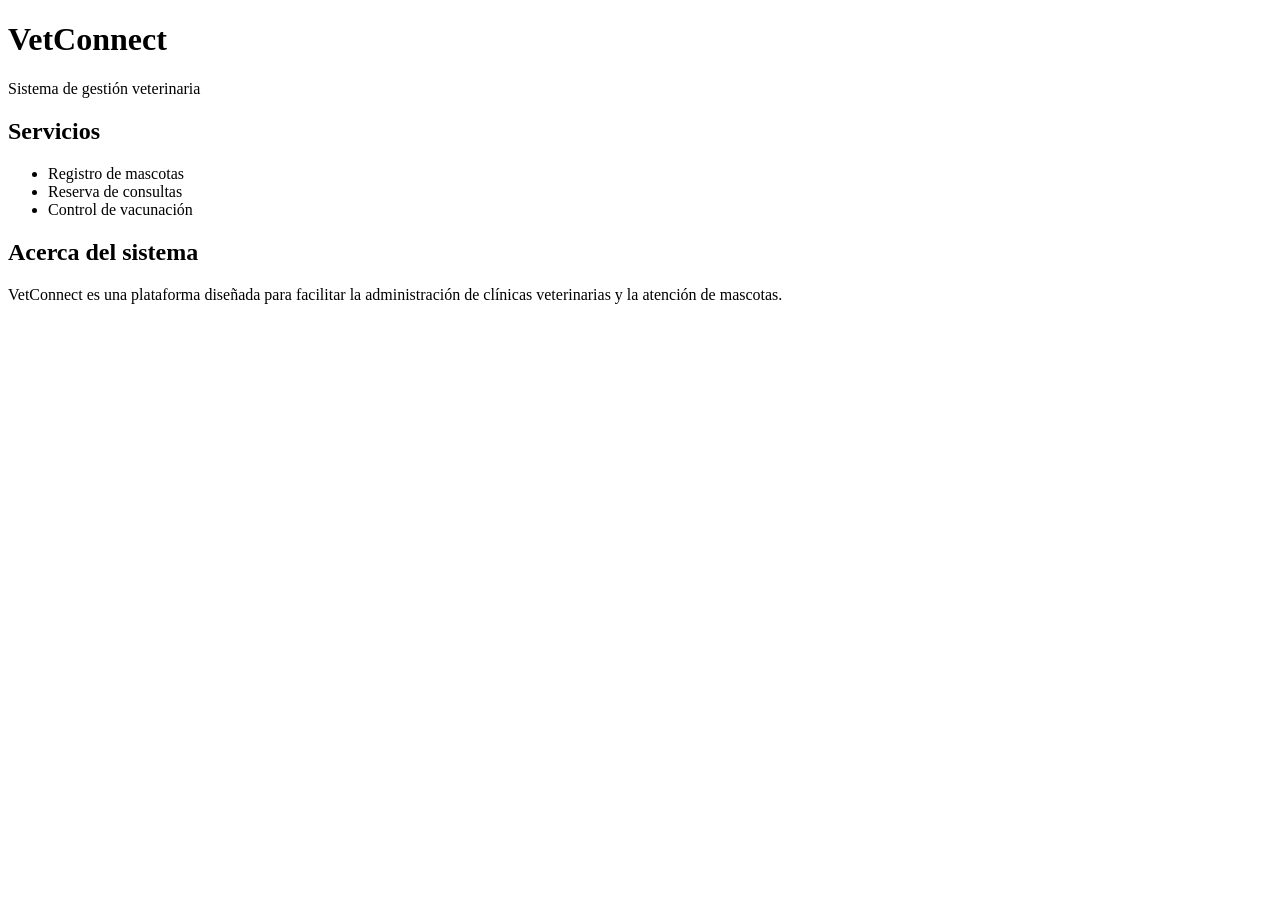
==== index.html @ b1e08ea2 "Primero bloque semana 2 finalizado" ====
<!DOCTYPE html>
<html lang="es">
<head>
    <meta charset="UTF-8">
    <meta name="viewport" content="width=device-width, initial-scale=1.0">
    <title>VetConnect</title>
</head>

<body>

    <h1>VetConnect</h1>

    <p>Sistema de gestión veterinaria</p>

    <h2>Servicios</h2>

    <ul>
        <li>Registro de mascotas</li>
        <li>Reserva de consultas</li>
        <li>Control de vacunación</li>

    </ul>

    <h2>Acerca del sistema</h2>
    <p>VetConnect es una plataforma diseñada para facilitar la administración de clínicas veterinarias y la atención de mascotas.</p>


</body>
</html>
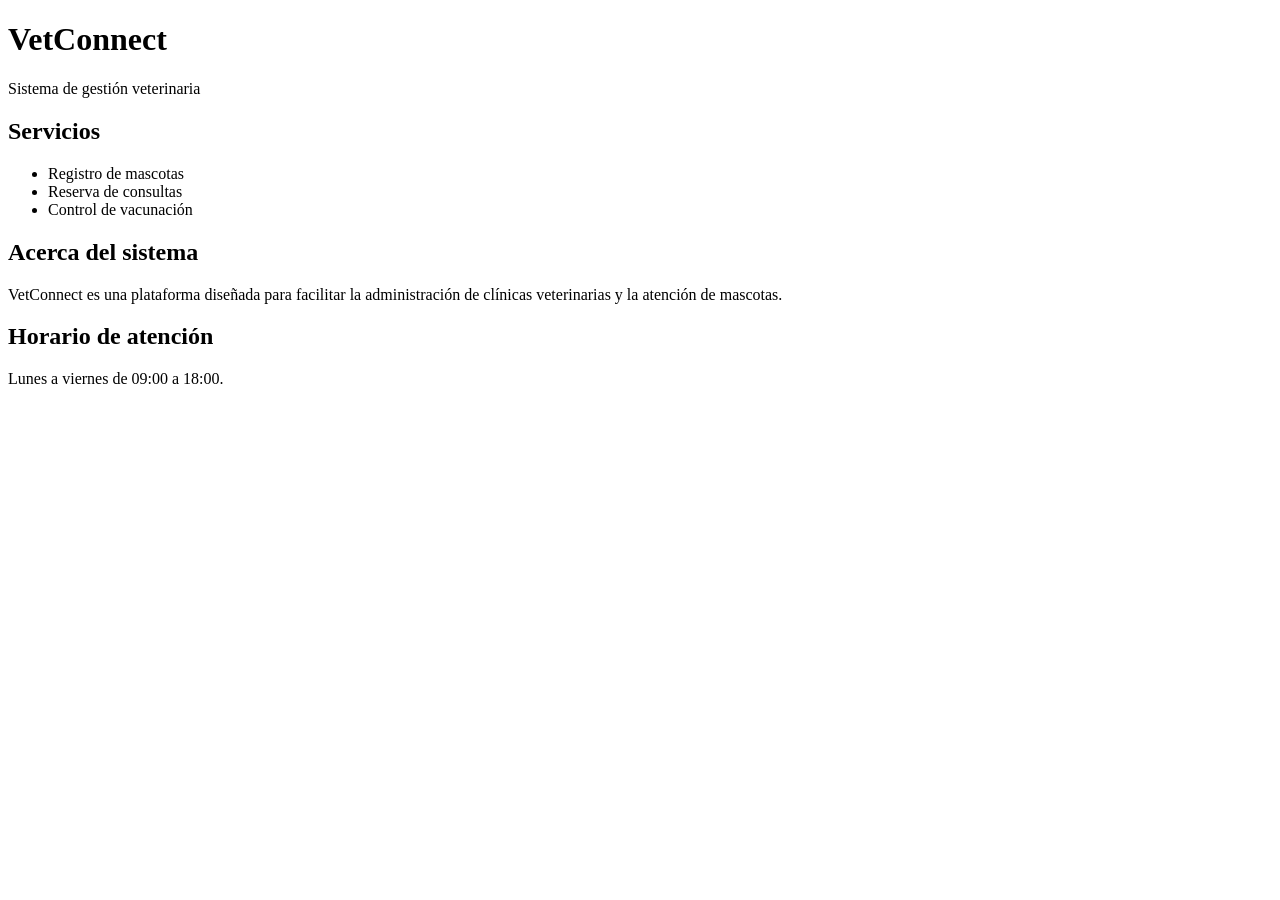
==== commit 8324c62b: "Se gargeó horario de atención" ====
--- a/index.html
+++ b/index.html
@@ -24,6 +24,13 @@
     <h2>Acerca del sistema</h2>
     <p>VetConnect es una plataforma diseñada para facilitar la administración de clínicas veterinarias y la atención de mascotas.</p>
 
+<section>
+    <h2>Horario de atención</h2>
+
+    <p>
+        Lunes a viernes de 09:00 a 18:00.
+    </p>
+</section>
 
 </body>
 </html>
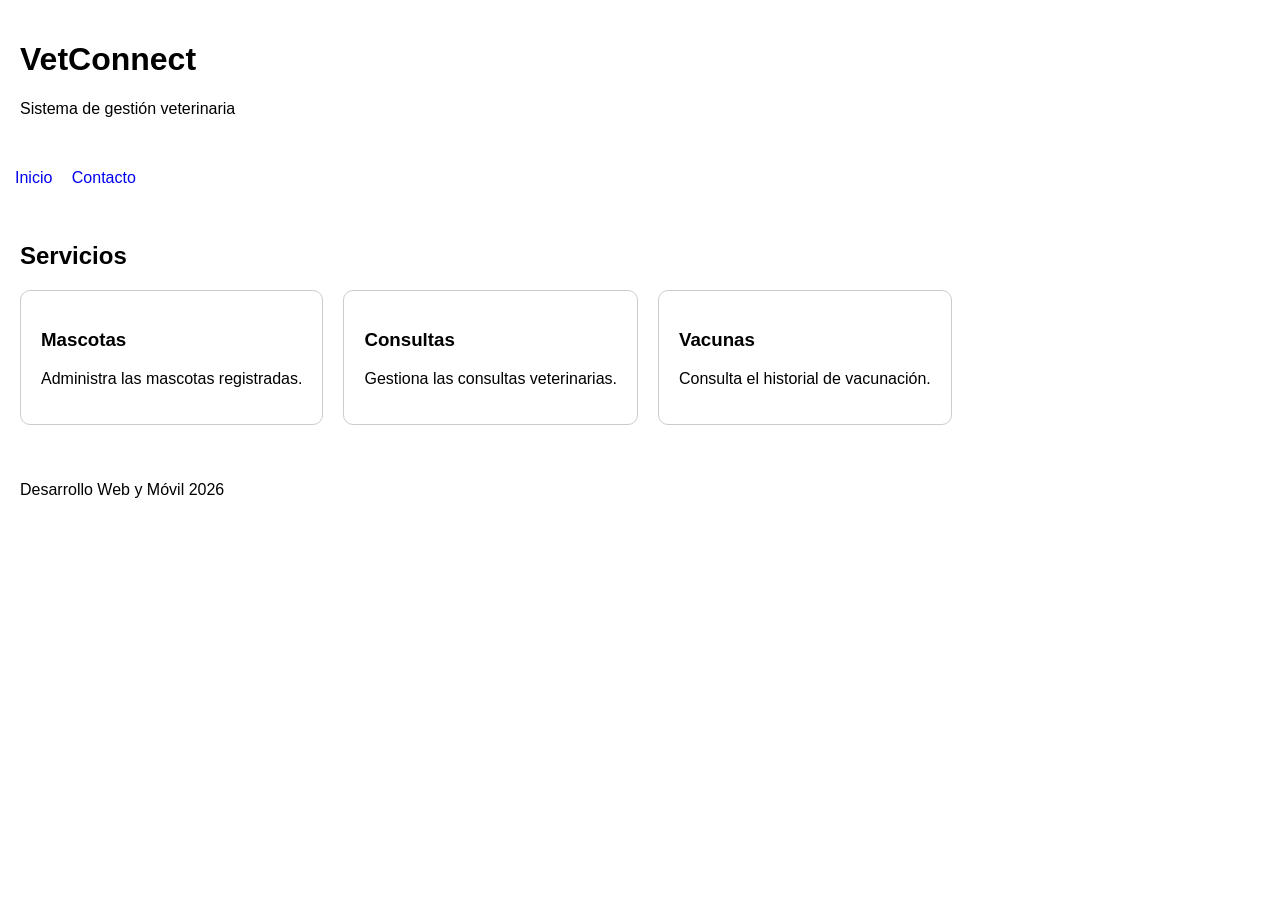
==== commit 581755b3: "Se agregó estructura semántica y estilos CSS" ====
--- a/index.html
+++ b/index.html
@@ -3,34 +3,59 @@
 <head>
     <meta charset="UTF-8">
     <meta name="viewport" content="width=device-width, initial-scale=1.0">
+    <link rel="stylesheet" href="css/style.css">
+
     <title>VetConnect</title>
 </head>
 
 <body>
+<body>
 
-    <h1>VetConnect</h1>
+    <header>
+        <h1>VetConnect</h1>
+        <p>Sistema de gestión veterinaria</p>
+    </header>
 
-    <p>Sistema de gestión veterinaria</p>
+    <nav>
+        <a href="index.html">Inicio</a>
+        <a href="contacto.html">Contacto</a>
+    </nav>
 
-    <h2>Servicios</h2>
+    <main>
 
-    <ul>
-        <li>Registro de mascotas</li>
-        <li>Reserva de consultas</li>
-        <li>Control de vacunación</li>
+        <section>
 
-    </ul>
+            <h2>Servicios</h2>
 
-    <h2>Acerca del sistema</h2>
-    <p>VetConnect es una plataforma diseñada para facilitar la administración de clínicas veterinarias y la atención de mascotas.</p>
+            <div class="contenedor">
 
-<section>
-    <h2>Horario de atención</h2>
+                <div class="tarjeta">
+                    <h3>Mascotas</h3>
+                    <p>Administra las mascotas registradas.</p>
+                </div>
 
-    <p>
-        Lunes a viernes de 09:00 a 18:00.
-    </p>
-</section>
+                <div class="tarjeta">
+                    <h3>Consultas</h3>
+                    <p>Gestiona las consultas veterinarias.</p>
+                </div>
+
+                <div class="tarjeta">
+                    <h3>Vacunas</h3>
+                    <p>Consulta el historial de vacunación.</p>
+                </div>
+
+            </div>
+
+        </section>
+
+    </main>
+
+    <footer>
+        <p>Desarrollo Web y Móvil 2026</p>
+    </footer>
+
+</body>
+
 
 </body>
 </html>
--- a/css/style.css
+++ b/css/style.css
@@ -0,0 +1,37 @@
+body {
+    font-family: Arial, sans-serif;
+    margin: 0;
+    padding: 0;
+}
+
+header {
+    padding: 20px;
+}
+
+nav {
+    padding: 15px;
+}
+
+nav a {
+    margin-right: 15px;
+    text-decoration: none;
+}
+
+main {
+    padding: 20px;
+}
+
+footer {
+    padding: 20px;
+}
+
+.contenedor {
+    display: flex;
+    gap: 20px;
+}
+
+.tarjeta {
+    padding: 20px;
+    border: 1px solid #cccccc;
+    border-radius: 10px;
+}
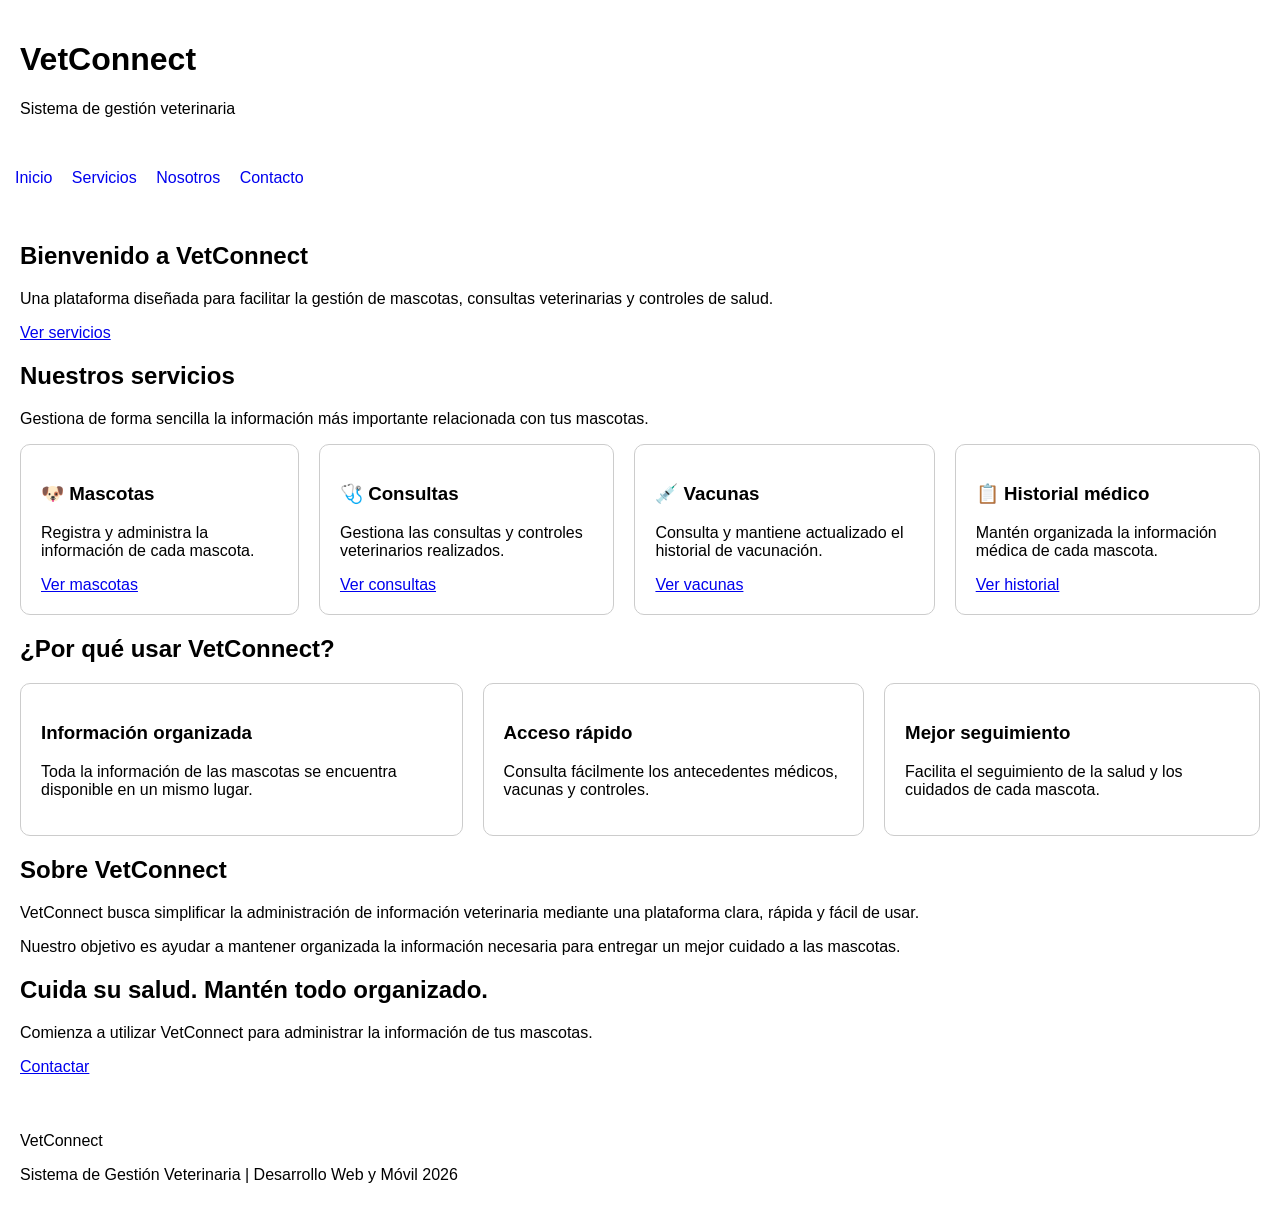
==== commit a9294160: "Mejora contenido depágina principal" ====
--- a/index.html
+++ b/index.html
@@ -1,61 +1,194 @@
 <!DOCTYPE html>
 <html lang="es">
+
 <head>
     <meta charset="UTF-8">
     <meta name="viewport" content="width=device-width, initial-scale=1.0">
+
     <link rel="stylesheet" href="css/style.css">
 
-    <title>VetConnect</title>
+    <title>VetConnect | Inicio</title>
 </head>
 
 <body>
-<body>
 
+    <!-- Encabezado -->
     <header>
         <h1>VetConnect</h1>
         <p>Sistema de gestión veterinaria</p>
     </header>
 
+    <!-- Navegación -->
     <nav>
         <a href="index.html">Inicio</a>
+        <a href="#servicios">Servicios</a>
+        <a href="#nosotros">Nosotros</a>
         <a href="contacto.html">Contacto</a>
     </nav>
 
     <main>
 
-        <section>
+        <!-- Sección de bienvenida -->
+        <section class="inicio">
+            <h2>Bienvenido a VetConnect</h2>
 
-            <h2>Servicios</h2>
+            <p>
+                Una plataforma diseñada para facilitar la gestión de mascotas,
+                consultas veterinarias y controles de salud.
+            </p>
+
+            <a href="#servicios" class="boton">Ver servicios</a>
+        </section>
+
+
+        <!-- Servicios -->
+        <section id="servicios">
+
+            <h2>Nuestros servicios</h2>
+
+            <p>
+                Gestiona de forma sencilla la información más importante
+                relacionada con tus mascotas.
+            </p>
 
             <div class="contenedor">
 
                 <div class="tarjeta">
-                    <h3>Mascotas</h3>
-                    <p>Administra las mascotas registradas.</p>
+                    <h3>🐶 Mascotas</h3>
+
+                    <p>
+                        Registra y administra la información de cada mascota.
+                    </p>
+
+                    <a href="#">Ver mascotas</a>
                 </div>
 
+
                 <div class="tarjeta">
-                    <h3>Consultas</h3>
-                    <p>Gestiona las consultas veterinarias.</p>
+                    <h3>🩺 Consultas</h3>
+
+                    <p>
+                        Gestiona las consultas y controles veterinarios realizados.
+                    </p>
+
+                    <a href="#">Ver consultas</a>
                 </div>
 
+
                 <div class="tarjeta">
-                    <h3>Vacunas</h3>
-                    <p>Consulta el historial de vacunación.</p>
+                    <h3>💉 Vacunas</h3>
+
+                    <p>
+                        Consulta y mantiene actualizado el historial de vacunación.
+                    </p>
+
+                    <a href="#">Ver vacunas</a>
+                </div>
+
+
+                <div class="tarjeta">
+                    <h3>📋 Historial médico</h3>
+
+                    <p>
+                        Mantén organizada la información médica de cada mascota.
+                    </p>
+
+                    <a href="#">Ver historial</a>
                 </div>
 
             </div>
 
         </section>
 
+
+        <!-- Beneficios -->
+        <section class="beneficios">
+
+            <h2>¿Por qué usar VetConnect?</h2>
+
+            <div class="contenedor">
+
+                <div class="tarjeta">
+                    <h3>Información organizada</h3>
+
+                    <p>
+                        Toda la información de las mascotas se encuentra
+                        disponible en un mismo lugar.
+                    </p>
+                </div>
+
+
+                <div class="tarjeta">
+                    <h3>Acceso rápido</h3>
+
+                    <p>
+                        Consulta fácilmente los antecedentes médicos,
+                        vacunas y controles.
+                    </p>
+                </div>
+
+
+                <div class="tarjeta">
+                    <h3>Mejor seguimiento</h3>
+
+                    <p>
+                        Facilita el seguimiento de la salud y los cuidados
+                        de cada mascota.
+                    </p>
+                </div>
+
+            </div>
+
+        </section>
+
+
+        <!-- Sobre VetConnect -->
+        <section id="nosotros" class="nosotros">
+
+            <h2>Sobre VetConnect</h2>
+
+            <p>
+                VetConnect busca simplificar la administración de información
+                veterinaria mediante una plataforma clara, rápida y fácil de usar.
+            </p>
+
+            <p>
+                Nuestro objetivo es ayudar a mantener organizada la información
+                necesaria para entregar un mejor cuidado a las mascotas.
+            </p>
+
+        </section>
+
+
+        <!-- Llamado a la acción -->
+        <section class="cta">
+
+            <h2>Cuida su salud. Mantén todo organizado.</h2>
+
+            <p>
+                Comienza a utilizar VetConnect para administrar la información
+                de tus mascotas.
+            </p>
+
+            <a href="contacto.html" class="boton">Contactar</a>
+
+        </section>
+
     </main>
 
+
+    <!-- Pie de página -->
     <footer>
-        <p>Desarrollo Web y Móvil 2026</p>
+
+        <p>VetConnect</p>
+
+        <p>
+            Sistema de Gestión Veterinaria |
+            Desarrollo Web y Móvil 2026
+        </p>
+
     </footer>
 
 </body>
 
-
-</body>
-</html>
+</html>
--- a/css/style.css
+++ b/css/style.css
@@ -35,3 +35,20 @@
     border: 1px solid #cccccc;
     border-radius: 10px;
 }
+
+form {
+    display: flex;
+    flex-direction: column;
+    max-width: 400px;
+    gap: 10px;
+}
+
+input,
+textarea {
+    padding: 10px;
+}
+
+button {
+    padding: 10px;
+    cursor: pointer;
+}
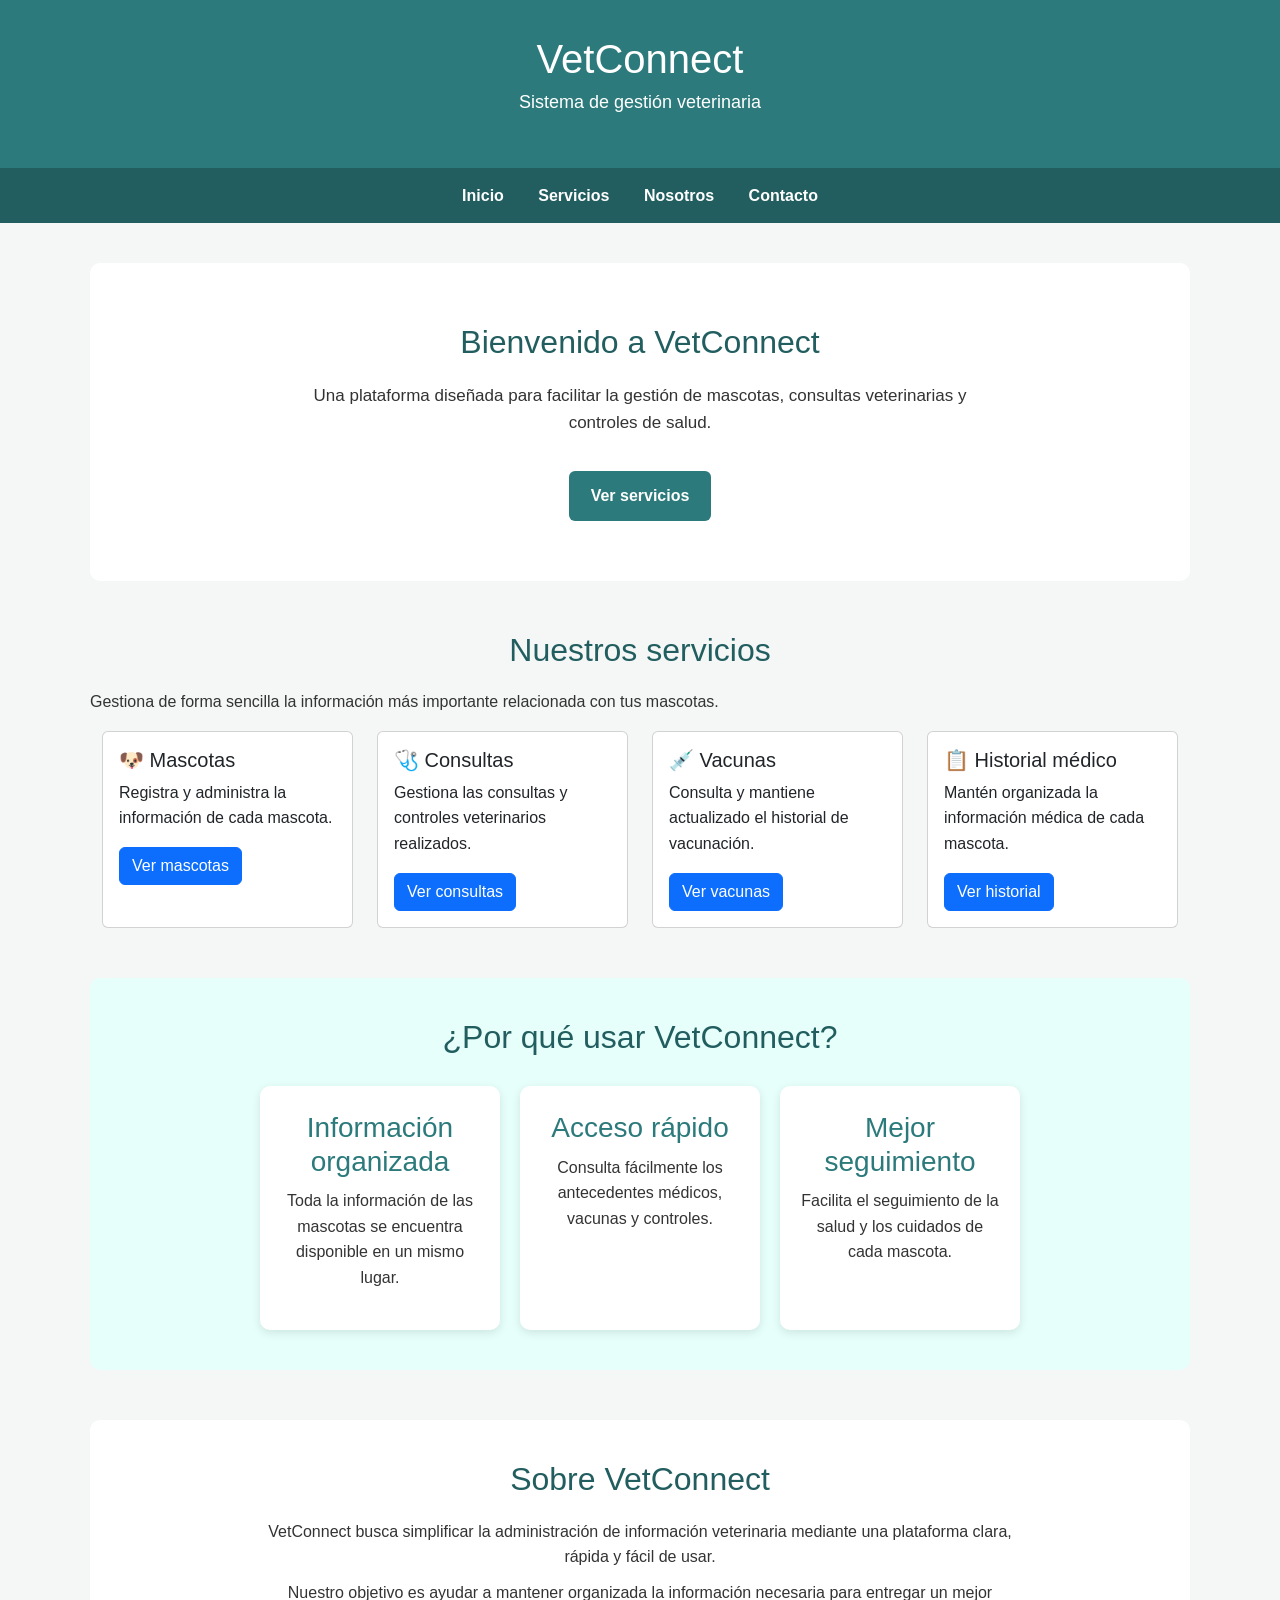
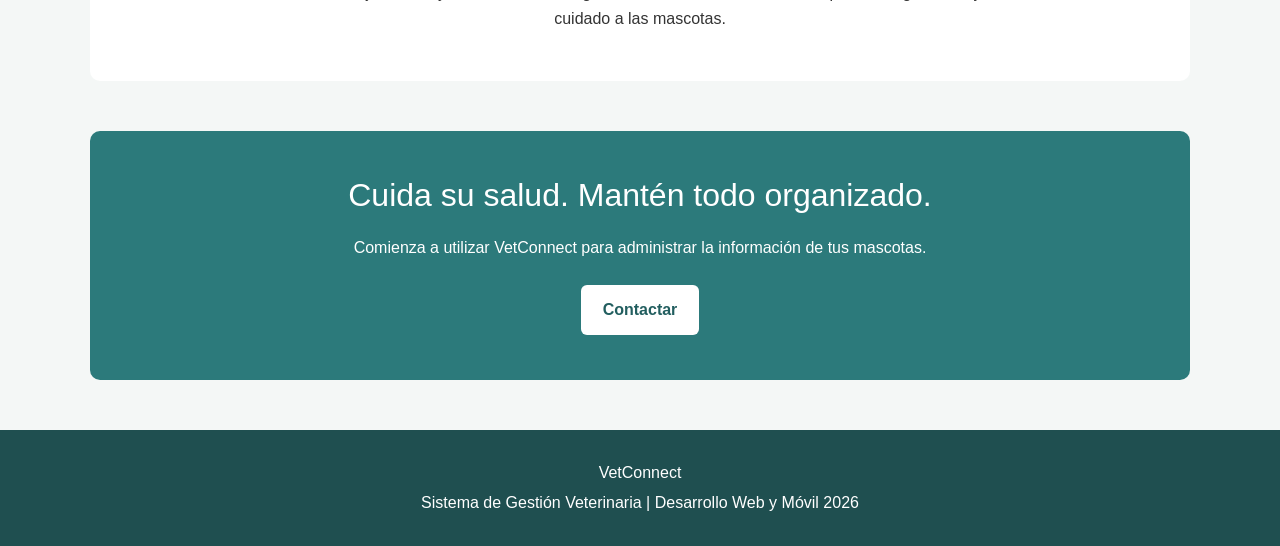
==== commit a6a461c4: "Se implementó Bootstrap y cards responsive - Parte I" ====
--- a/index.html
+++ b/index.html
@@ -5,10 +5,18 @@
     <meta charset="UTF-8">
     <meta name="viewport" content="width=device-width, initial-scale=1.0">
 
+    <link
+    href="https://cdn.jsdelivr.net/npm/bootstrap@5.3.8/dist/css/bootstrap.min.css"
+    rel="stylesheet">
+
     <link rel="stylesheet" href="css/style.css">
 
     <title>VetConnect | Inicio</title>
 </head>
+
+<script
+    src="https://cdn.jsdelivr.net/npm/bootstrap@5.3.8/dist/js/bootstrap.bundle.min.js">
+</script>
 
 <body>
 
@@ -51,52 +59,116 @@
                 relacionada con tus mascotas.
             </p>
 
-            <div class="contenedor">
-
-                <div class="tarjeta">
-                    <h3>🐶 Mascotas</h3>
-
-                    <p>
+<div class="container">
+
+    <div class="row g-4">
+
+        <!-- Mascotas -->
+        <div class="col-12 col-md-6 col-lg-3">
+
+            <div class="card h-100">
+
+                <div class="card-body">
+
+                    <h5 class="card-title">
+                        🐶 Mascotas
+                    </h5>
+
+                    <p class="card-text">
                         Registra y administra la información de cada mascota.
                     </p>
 
-                    <a href="#">Ver mascotas</a>
-                </div>
-
-
-                <div class="tarjeta">
-                    <h3>🩺 Consultas</h3>
-
-                    <p>
+                    <a href="mascotas.html" class="btn btn-primary">
+                        Ver mascotas
+                    </a>
+
+                </div>
+
+            </div>
+
+        </div>
+
+
+        <!-- Consultas -->
+        <div class="col-12 col-md-6 col-lg-3">
+
+            <div class="card h-100">
+
+                <div class="card-body">
+
+                    <h5 class="card-title">
+                        🩺 Consultas
+                    </h5>
+
+                    <p class="card-text">
                         Gestiona las consultas y controles veterinarios realizados.
                     </p>
 
-                    <a href="#">Ver consultas</a>
-                </div>
-
-
-                <div class="tarjeta">
-                    <h3>💉 Vacunas</h3>
-
-                    <p>
+                    <a href="#" class="btn btn-primary">
+                        Ver consultas
+                    </a>
+
+                </div>
+
+            </div>
+
+        </div>
+
+
+        <!-- Vacunas -->
+        <div class="col-12 col-md-6 col-lg-3">
+
+            <div class="card h-100">
+
+                <div class="card-body">
+
+                    <h5 class="card-title">
+                        💉 Vacunas
+                    </h5>
+
+                    <p class="card-text">
                         Consulta y mantiene actualizado el historial de vacunación.
                     </p>
 
-                    <a href="#">Ver vacunas</a>
-                </div>
-
-
-                <div class="tarjeta">
-                    <h3>📋 Historial médico</h3>
-
-                    <p>
+                    <a href="#" class="btn btn-primary">
+                        Ver vacunas
+                    </a>
+
+                </div>
+
+            </div>
+
+        </div>
+
+
+        <!-- Historial -->
+        <div class="col-12 col-md-6 col-lg-3">
+
+            <div class="card h-100">
+
+                <div class="card-body">
+
+                    <h5 class="card-title">
+                        📋 Historial médico
+                    </h5>
+
+                    <p class="card-text">
                         Mantén organizada la información médica de cada mascota.
                     </p>
 
-                    <a href="#">Ver historial</a>
-                </div>
-
-            </div>
+                    <a href="#" class="btn btn-primary">
+                        Ver historial
+                    </a>
+
+                </div>
+
+            </div>
+
+        </div>
+
+    </div>
+
+</div>
 
         </section>
 
@@ -175,7 +247,6 @@
         </section>
 
     </main>
-
 
     <!-- Pie de página -->
     <footer>
--- a/css/style.css
+++ b/css/style.css
@@ -1,54 +1,292 @@
-body {
-    font-family: Arial, sans-serif;
+/* =========================
+   ESTILOS GENERALES
+========================= */
+
+* {
     margin: 0;
     padding: 0;
-}
+    box-sizing: border-box;
+}
+
+html {
+    scroll-behavior: smooth;
+}
+
+body {
+    font-family: Arial, Helvetica, sans-serif;
+    background-color: #f4f7f6;
+    color: #333;
+    line-height: 1.6;
+}
+
+
+/* =========================
+   HEADER
+========================= */
 
 header {
-    padding: 20px;
-}
+    background-color: #2c7a7b;
+    color: white;
+    text-align: center;
+    padding: 35px 20px;
+}
+
+header h1 {
+    font-size: 40px;
+    margin-bottom: 5px;
+}
+
+header p {
+    font-size: 18px;
+}
+
+
+/* =========================
+   NAVEGACIÓN
+========================= */
 
 nav {
+    background-color: #225e5f;
+    text-align: center;
     padding: 15px;
 }
 
 nav a {
-    margin-right: 15px;
+    color: white;
     text-decoration: none;
-}
+    margin: 0 15px;
+    font-weight: bold;
+}
+
+nav a:hover {
+    color: #b2f5ea;
+}
+
+
+/* =========================
+   CONTENIDO GENERAL
+========================= */
 
 main {
-    padding: 20px;
-}
-
-footer {
-    padding: 20px;
-}
+    width: 90%;
+    max-width: 1100px;
+    margin: auto;
+}
+
+section {
+    margin: 50px 0;
+}
+
+section h2 {
+    text-align: center;
+    color: #225e5f;
+    margin-bottom: 20px;
+}
+
+
+/* =========================
+   INICIO / BIENVENIDA
+========================= */
+
+.inicio {
+    text-align: center;
+    background-color: white;
+    padding: 60px 30px;
+    border-radius: 10px;
+    margin-top: 40px;
+}
+
+.inicio h2 {
+    font-size: 32px;
+}
+
+.inicio p {
+    max-width: 700px;
+    margin: 0 auto 25px auto;
+    font-size: 17px;
+}
+
+
+/* =========================
+   BOTONES
+========================= */
+
+.boton {
+    display: inline-block;
+    background-color: #2c7a7b;
+    color: white;
+    text-decoration: none;
+    padding: 12px 22px;
+    border-radius: 6px;
+    margin-top: 10px;
+    font-weight: bold;
+}
+
+.boton:hover {
+    background-color: #225e5f;
+}
+
+
+/* =========================
+   CONTENEDOR DE TARJETAS
+========================= */
 
 .contenedor {
     display: flex;
+    flex-wrap: wrap;
+    justify-content: center;
     gap: 20px;
-}
+    margin-top: 30px;
+}
+
+
+/* =========================
+   TARJETAS
+========================= */
 
 .tarjeta {
-    padding: 20px;
-    border: 1px solid #cccccc;
-    border-radius: 10px;
-}
-
-form {
-    display: flex;
-    flex-direction: column;
-    max-width: 400px;
-    gap: 10px;
-}
-
-input,
-textarea {
-    padding: 10px;
-}
-
-button {
-    padding: 10px;
-    cursor: pointer;
-}
+    background-color: white;
+    width: 240px;
+    padding: 25px 20px;
+    border-radius: 10px;
+    text-align: center;
+    box-shadow: 0 3px 10px rgba(0, 0, 0, 0.1);
+}
+
+.tarjeta h3 {
+    color: #2c7a7b;
+    margin-bottom: 10px;
+}
+
+.tarjeta p {
+    margin-bottom: 15px;
+}
+
+.tarjeta a {
+    color: #2c7a7b;
+    text-decoration: none;
+    font-weight: bold;
+}
+
+.tarjeta a:hover {
+    text-decoration: underline;
+}
+
+
+/* =========================
+   BENEFICIOS
+========================= */
+
+.beneficios {
+    background-color: #e6fffa;
+    padding: 40px 20px;
+    border-radius: 10px;
+}
+
+
+/* =========================
+   NOSOTROS
+========================= */
+
+.nosotros {
+    background-color: white;
+    padding: 40px;
+    border-radius: 10px;
+    text-align: center;
+}
+
+.nosotros p {
+    max-width: 750px;
+    margin: 10px auto;
+}
+
+
+/* =========================
+   LLAMADO A LA ACCIÓN
+========================= */
+
+.cta {
+    background-color: #2c7a7b;
+    color: white;
+    text-align: center;
+    padding: 45px 25px;
+    border-radius: 10px;
+}
+
+.cta h2 {
+    color: white;
+}
+
+.cta p {
+    margin-bottom: 15px;
+}
+
+.cta .boton {
+    background-color: white;
+    color: #225e5f;
+}
+
+.cta .boton:hover {
+    background-color: #e6fffa;
+}
+
+
+/* =========================
+   FOOTER
+========================= */
+
+footer {
+    background-color: #1f4f50;
+    color: white;
+    text-align: center;
+    padding: 25px 15px;
+    margin-top: 50px;
+}
+
+footer p {
+    margin: 5px 0;
+}
+
+
+/* =========================
+   RESPONSIVE
+========================= */
+
+@media (max-width: 768px) {
+
+    header h1 {
+        font-size: 32px;
+    }
+
+    nav a {
+        display: block;
+        margin: 8px 0;
+    }
+
+    .contenedor {
+        flex-direction: column;
+        align-items: center;
+    }
+
+    .tarjeta {
+        width: 90%;
+        max-width: 350px;
+    }
+
+    .inicio {
+        padding: 40px 20px;
+    }
+
+    .inicio h2 {
+        font-size: 27px;
+    }
+
+    .nosotros {
+        padding: 30px 20px;
+    }
+}
+
+.card:hover {
+    transform: translateY(-4px);
+    transition: 0.2s;
+}
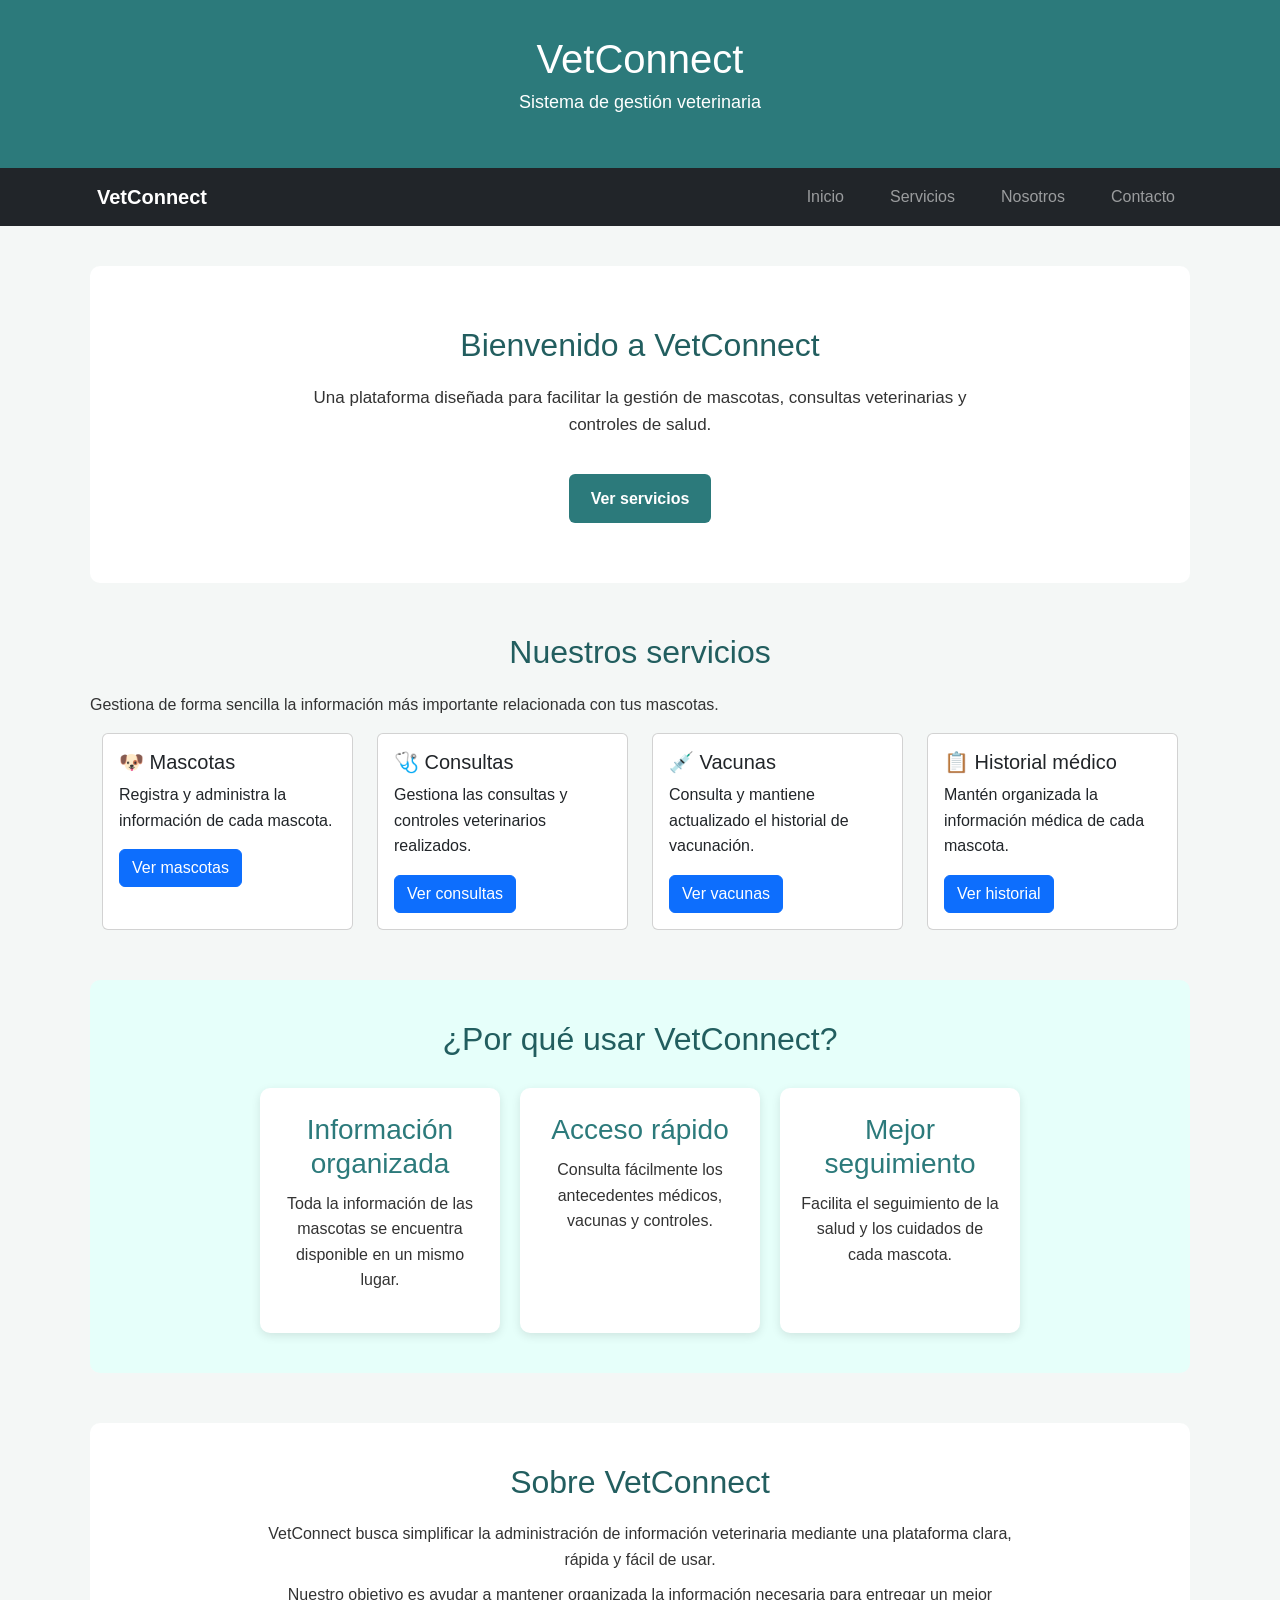
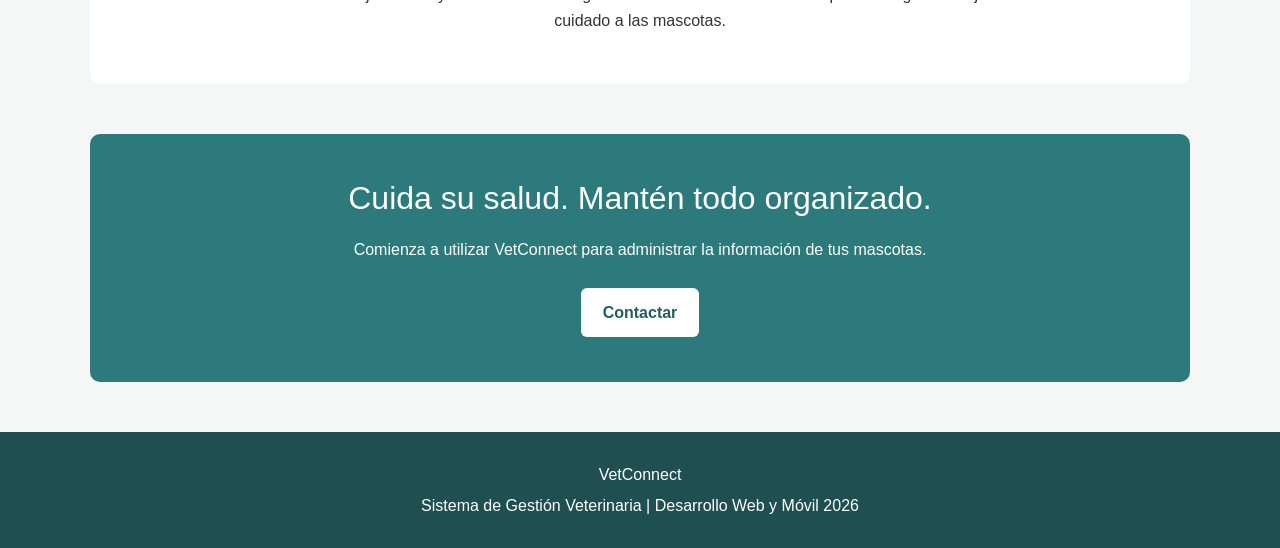
==== commit f91ecb0a: "Agregamos navbar responsive" ====
--- a/index.html
+++ b/index.html
@@ -13,10 +13,6 @@
 
     <title>VetConnect | Inicio</title>
 </head>
-
-<script
-    src="https://cdn.jsdelivr.net/npm/bootstrap@5.3.8/dist/js/bootstrap.bundle.min.js">
-</script>
 
 <body>
 
@@ -27,11 +23,64 @@
     </header>
 
     <!-- Navegación -->
-    <nav>
-        <a href="index.html">Inicio</a>
-        <a href="#servicios">Servicios</a>
-        <a href="#nosotros">Nosotros</a>
-        <a href="contacto.html">Contacto</a>
+<!-- Navegación responsive -->
+    <nav class="navbar navbar-expand-lg bg-dark navbar-dark">
+
+        <div class="container">
+
+            <a class="navbar-brand" href="index.html">
+                VetConnect
+            </a>
+
+            <button
+                class="navbar-toggler"
+                type="button"
+                data-bs-toggle="collapse"
+                data-bs-target="#menuPrincipal"
+                aria-controls="menuPrincipal"
+                aria-expanded="false"
+                aria-label="Abrir navegación">
+
+                <span class="navbar-toggler-icon"></span>
+
+            </button>
+
+            <div
+                class="collapse navbar-collapse"
+                id="menuPrincipal">
+
+                <ul class="navbar-nav ms-auto">
+
+                    <li class="nav-item">
+                        <a class="nav-link" href="index.html">
+                            Inicio
+                        </a>
+                    </li>
+
+                    <li class="nav-item">
+                        <a class="nav-link" href="#servicios">
+                            Servicios
+                        </a>
+                    </li>
+
+                    <li class="nav-item">
+                        <a class="nav-link" href="#nosotros">
+                            Nosotros
+                        </a>
+                    </li>
+
+                    <li class="nav-item">
+                        <a class="nav-link" href="contacto.html">
+                            Contacto
+                        </a>
+                    </li>
+
+                </ul>
+
+            </div>
+
+        </div>
+
     </nav>
 
     <main>
@@ -260,6 +309,11 @@
 
     </footer>
 
+
+<script
+    src="https://cdn.jsdelivr.net/npm/bootstrap@5.3.8/dist/js/bootstrap.bundle.min.js">
+</script>
+
 </body>
 
 </html>
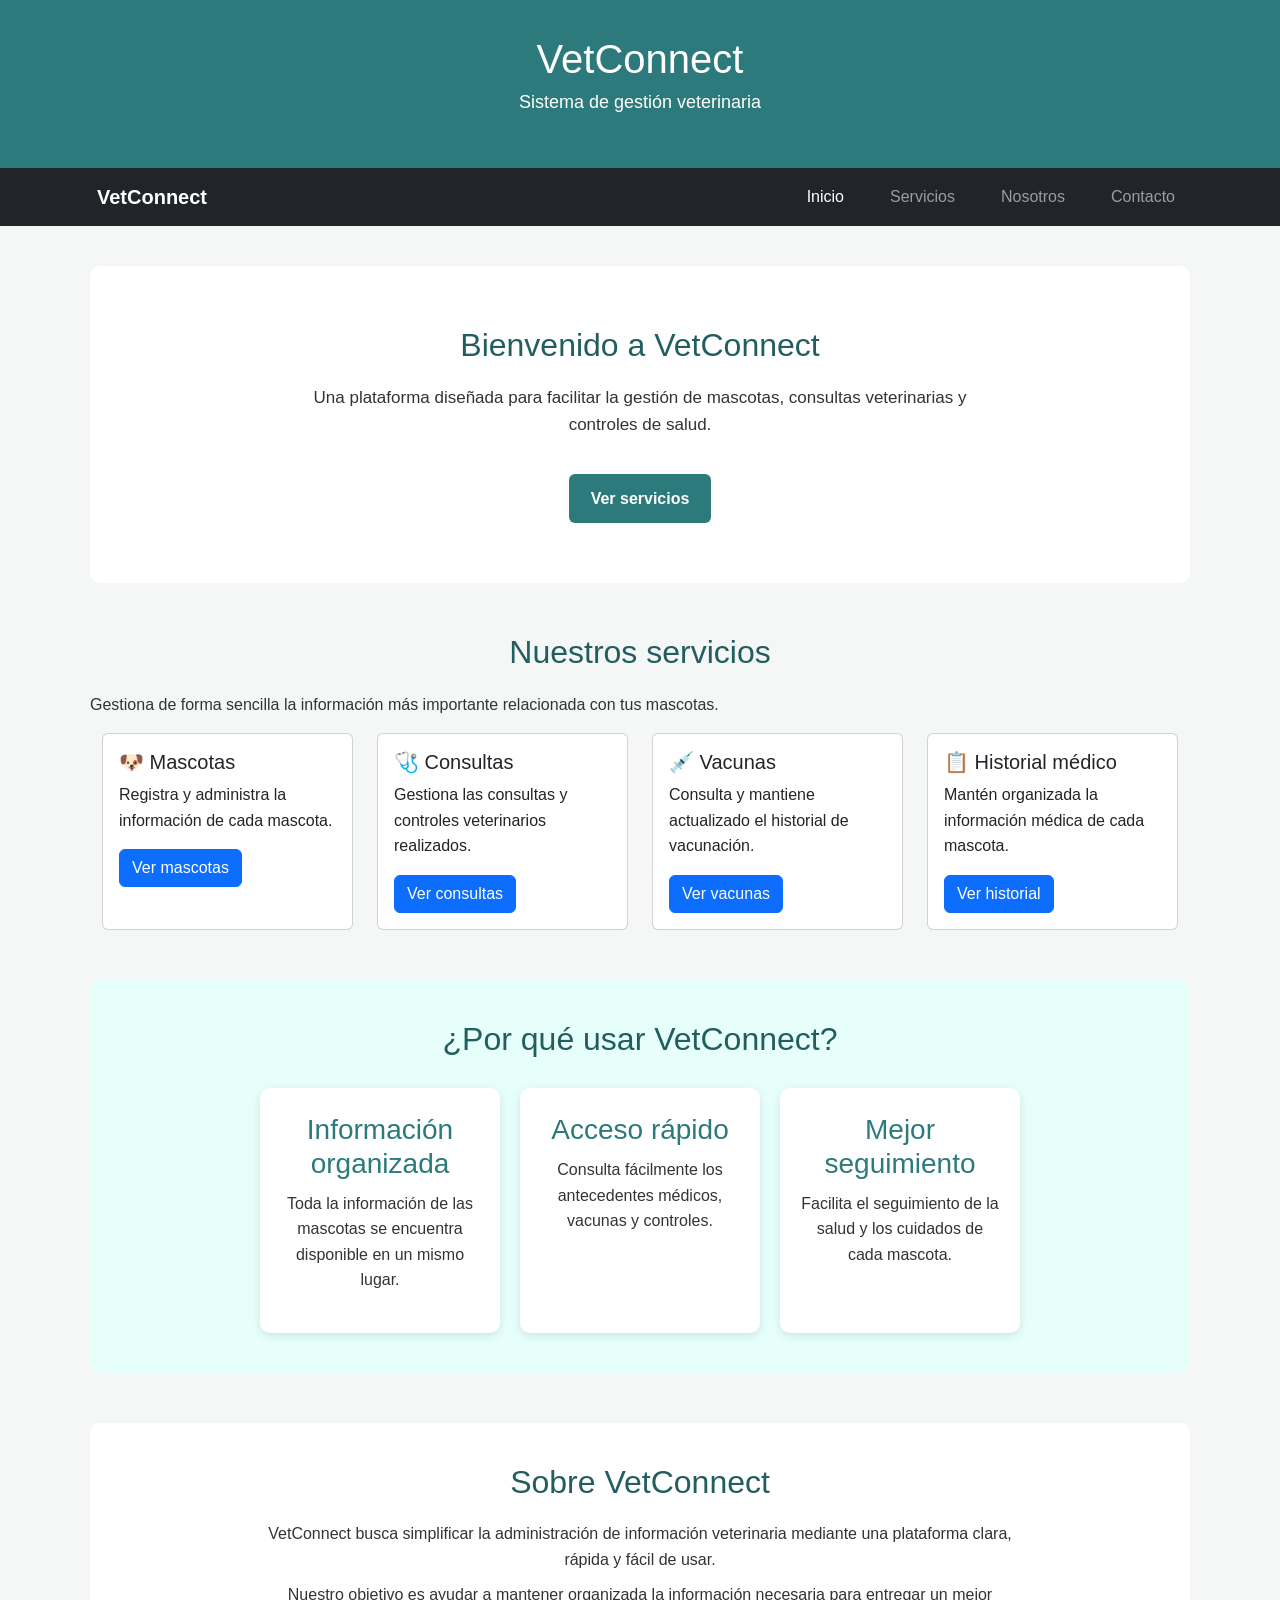
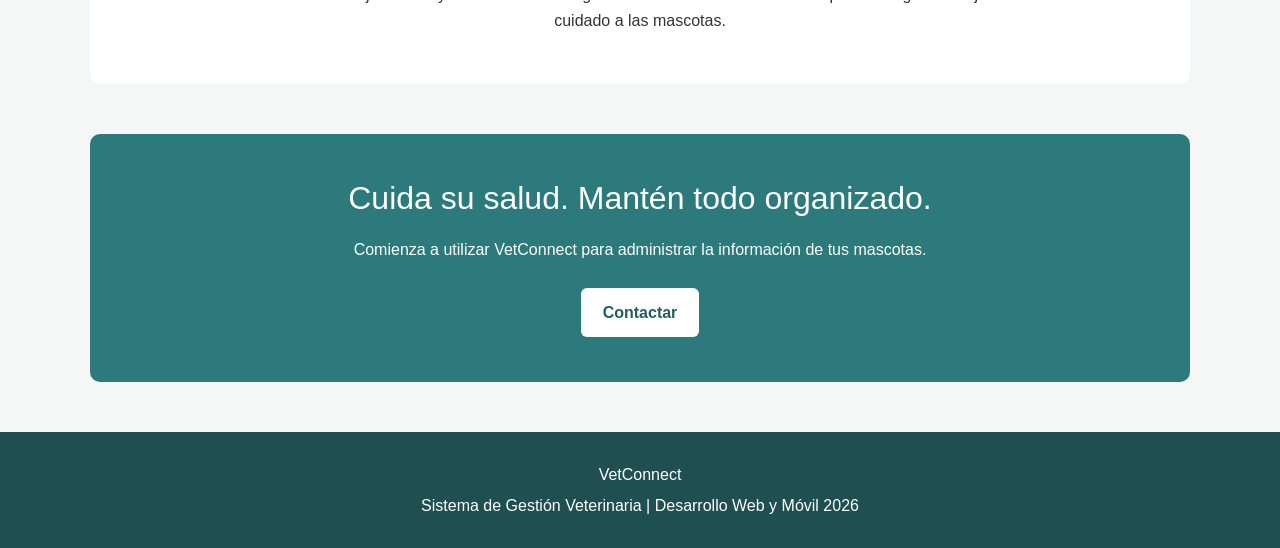
==== commit 31384033: "Mejora de navegación tras UX review" ====
--- a/index.html
+++ b/index.html
@@ -52,8 +52,13 @@
                 <ul class="navbar-nav ms-auto">
 
                     <li class="nav-item">
-                        <a class="nav-link" href="index.html">
+                        <a
+                            class="nav-link active"
+                            aria-current="page"
+                            href="index.html">
+
                             Inicio
+
                         </a>
                     </li>
 
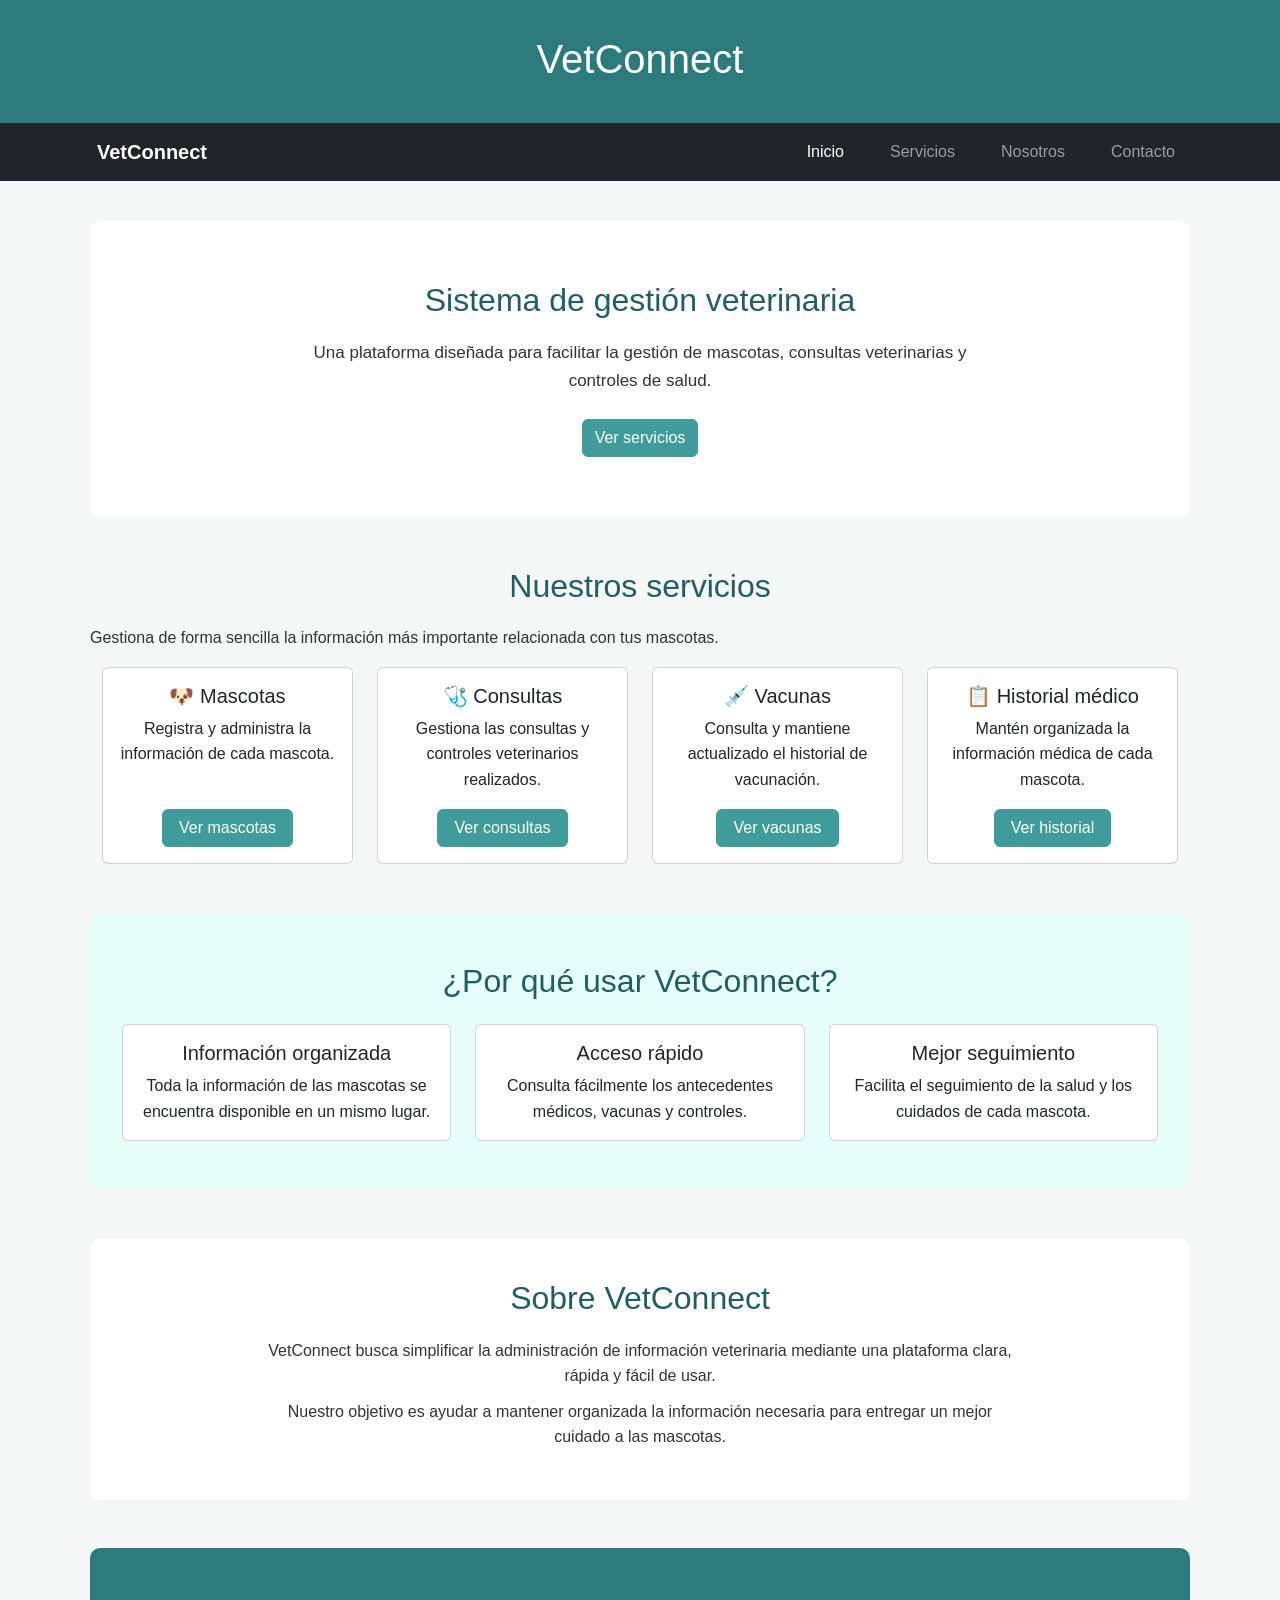
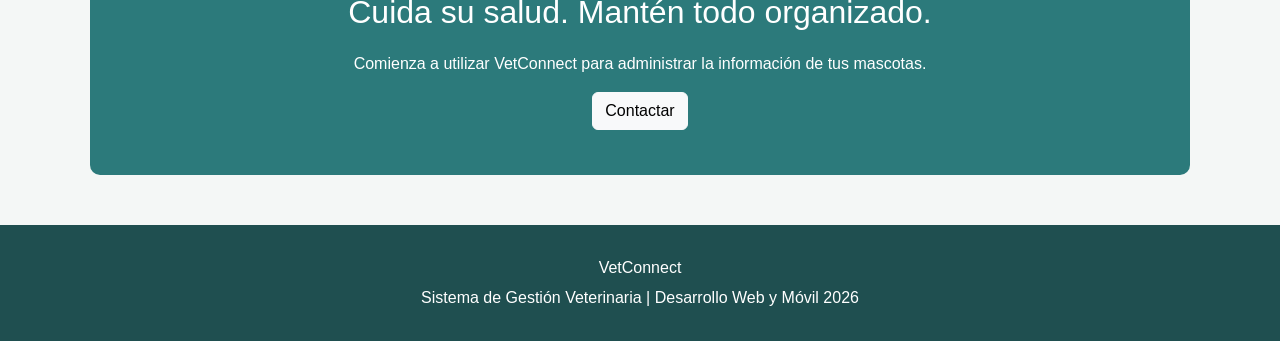
==== commit 45da6bcf: "Se completó interfaz Bootstrap responsive y mejoras UX" ====
--- a/index.html
+++ b/index.html
@@ -19,7 +19,7 @@
     <!-- Encabezado -->
     <header>
         <h1>VetConnect</h1>
-        <p>Sistema de gestión veterinaria</p>
+
     </header>
 
     <!-- Navegación -->
@@ -92,19 +92,21 @@
 
         <!-- Sección de bienvenida -->
         <section class="inicio">
-            <h2>Bienvenido a VetConnect</h2>
+            <h2>Sistema de gestión veterinaria</h2>
 
             <p>
                 Una plataforma diseñada para facilitar la gestión de mascotas,
                 consultas veterinarias y controles de salud.
             </p>
 
-            <a href="#servicios" class="boton">Ver servicios</a>
+            <a href="#servicios" class="btn btn-primary">
+            Ver servicios
+            </a>
         </section>
 
 
         <!-- Servicios -->
-        <section id="servicios">
+        <section id="servicios" class="my-5">
 
             <h2>Nuestros servicios</h2>
 
@@ -122,17 +124,16 @@
 
             <div class="card h-100">
 
-                <div class="card-body">
-
-                    <h5 class="card-title">
+                <div class="card-body d-flex flex-column">
+                    <h5 class="card-title text-center">
                         🐶 Mascotas
                     </h5>
 
-                    <p class="card-text">
+                    <p class="card-text text-center">
                         Registra y administra la información de cada mascota.
                     </p>
 
-                    <a href="mascotas.html" class="btn btn-primary">
+                    <a href="mascotas.html" class="btn btn-primary mt-auto align-self-center px-3">
                         Ver mascotas
                     </a>
 
@@ -148,17 +149,17 @@
 
             <div class="card h-100">
 
-                <div class="card-body">
-
-                    <h5 class="card-title">
+                <div class="card-body d-flex flex-column">
+
+                    <h5 class="card-title text-center">
                         🩺 Consultas
                     </h5>
 
-                    <p class="card-text">
+                    <p class="card-text text-center">
                         Gestiona las consultas y controles veterinarios realizados.
                     </p>
 
-                    <a href="#" class="btn btn-primary">
+                    <a href="#" class="btn btn-primary mt-auto align-self-center px-3">
                         Ver consultas
                     </a>
 
@@ -174,17 +175,17 @@
 
             <div class="card h-100">
 
-                <div class="card-body">
-
-                    <h5 class="card-title">
+                <div class="card-body d-flex flex-column">
+
+                    <h5 class="card-title text-center ">
                         💉 Vacunas
                     </h5>
 
-                    <p class="card-text">
+                    <p class="card-text text-center">
                         Consulta y mantiene actualizado el historial de vacunación.
                     </p>
 
-                    <a href="#" class="btn btn-primary">
+                    <a href="#" class="btn btn-primary mt-auto align-self-center px-3">
                         Ver vacunas
                     </a>
 
@@ -200,17 +201,17 @@
 
             <div class="card h-100">
 
-                <div class="card-body">
-
-                    <h5 class="card-title">
+                <div class="card-body d-flex flex-column">
+
+                    <h5 class="card-title text-center">
                         📋 Historial médico
                     </h5>
 
-                    <p class="card-text">
+                    <p class="card-text text-center">
                         Mantén organizada la información médica de cada mascota.
                     </p>
 
-                    <a href="#" class="btn btn-primary">
+                    <a href="#" class="btn btn-primary mt-auto align-self-center px-3">
                         Ver historial
                     </a>
 
@@ -224,52 +225,95 @@
 
 </div>
 
-        </section>
-
-
-        <!-- Beneficios -->
-        <section class="beneficios">
-
-            <h2>¿Por qué usar VetConnect?</h2>
-
-            <div class="contenedor">
-
-                <div class="tarjeta">
-                    <h3>Información organizada</h3>
-
-                    <p>
-                        Toda la información de las mascotas se encuentra
-                        disponible en un mismo lugar.
-                    </p>
-                </div>
-
-
-                <div class="tarjeta">
-                    <h3>Acceso rápido</h3>
-
-                    <p>
-                        Consulta fácilmente los antecedentes médicos,
-                        vacunas y controles.
-                    </p>
-                </div>
-
-
-                <div class="tarjeta">
-                    <h3>Mejor seguimiento</h3>
-
-                    <p>
-                        Facilita el seguimiento de la salud y los cuidados
-                        de cada mascota.
-                    </p>
-                </div>
-
-            </div>
-
-        </section>
+            </section>
+
+
+            <!-- Beneficios -->
+
+            <section class="beneficios py-5">
+
+        <div class="container">
+
+            <h2 class="text-center mb-4">
+                ¿Por qué usar VetConnect?
+            </h2>
+
+            <div class="row g-4">
+
+                <div class="col-12 col-md-4">
+
+                    <div class="card h-100">
+
+                        <div class="card-body text-center">
+
+                            <h3 class="h5 card-title">
+                                Información organizada
+                            </h3>
+
+                            <p class="card-text">
+                                Toda la información de las mascotas se encuentra
+                                disponible en un mismo lugar.
+                            </p>
+
+                        </div>
+
+                    </div>
+
+                </div>
+
+
+                <div class="col-12 col-md-4">
+
+                    <div class="card h-100">
+
+                        <div class="card-body text-center">
+
+                            <h3 class="h5 card-title">
+                                Acceso rápido
+                            </h3>
+
+                            <p class="card-text">
+                                Consulta fácilmente los antecedentes médicos,
+                                vacunas y controles.
+                            </p>
+
+                        </div>
+
+                    </div>
+
+                </div>
+
+
+                <div class="col-12 col-md-4">
+
+                    <div class="card h-100">
+
+                        <div class="card-body text-center">
+
+                            <h3 class="h5 card-title">
+                                Mejor seguimiento
+                            </h3>
+
+                            <p class="card-text">
+                                Facilita el seguimiento de la salud y los cuidados
+                                de cada mascota.
+                            </p>
+
+                        </div>
+
+                    </div>
+
+                </div>
+
+            </div>
+
+        </div>
+
+    </section>
 
 
         <!-- Sobre VetConnect -->
-        <section id="nosotros" class="nosotros">
+        <section id="nosotros" class="nosotros my-5">
 
             <h2>Sobre VetConnect</h2>
 
@@ -287,7 +331,7 @@
 
 
         <!-- Llamado a la acción -->
-        <section class="cta">
+        <section class="cta my-5">
 
             <h2>Cuida su salud. Mantén todo organizado.</h2>
 
@@ -296,7 +340,7 @@
                 de tus mascotas.
             </p>
 
-            <a href="contacto.html" class="boton">Contactar</a>
+            <a href="contacto.html" class="btn btn-light"> Contactar</a>
 
         </section>
 
--- a/css/style.css
+++ b/css/style.css
@@ -289,4 +289,16 @@
 .card:hover {
     transform: translateY(-4px);
     transition: 0.2s;
+}
+
+.btn-primary {
+    background-color: #3f9c9a;
+    border-color: #3f9c9a;
+    color: white;
+}
+
+.btn-primary:hover {
+    background-color: #347f7d;
+    border-color: #347f7d;
+    color: white;
 }
